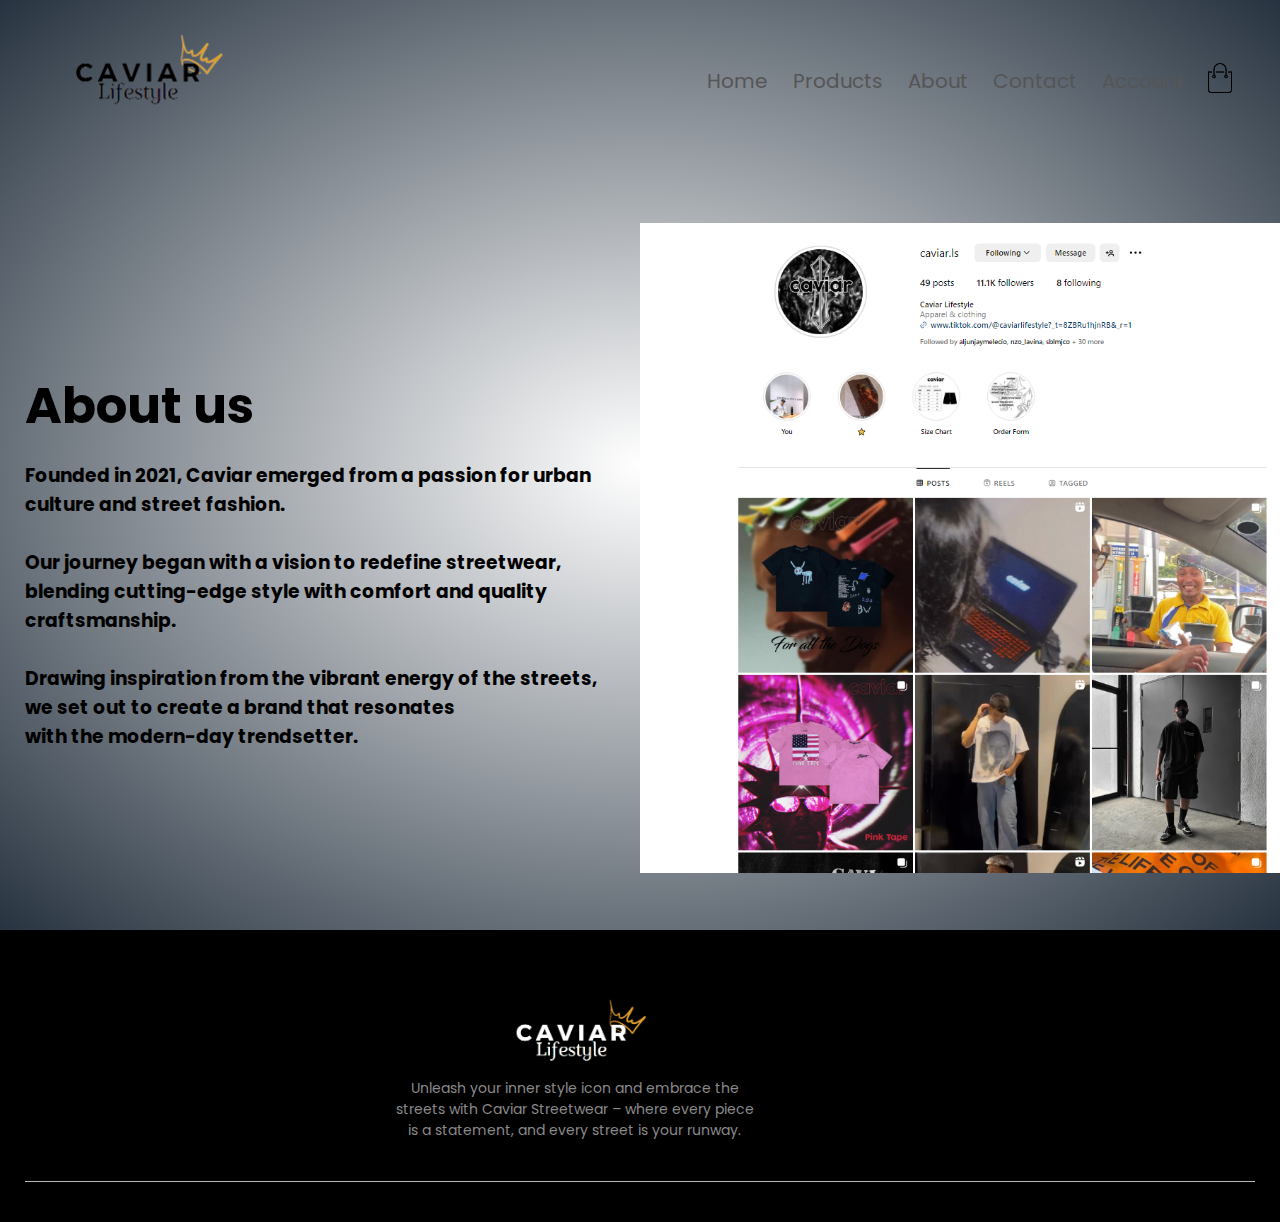
==== about.html @ 64d6ac23 "seventh commit" ====
<!DOCTYPE html>
<html lang="en">
<head>
    <meta charset="UTF-8">
    <meta name="viewport" content="width=device-width, initial-scale=1.0">
    <title>About Us - CaviarStore</title>
    <link rel="stylesheet" href="style.css">
    <link href="https://fonts.googleapis.com/css2?family=Poppins:wght@200;300;400;500;600;700;800&display=swap" rel="stylesheet">
    <link rel="stylesheet" href="https://stackpath.bootstrapcdn.com/font-awesome/4.7.0/css/font-awesome.min.css"> 
</head>
<body>
    <div class="header">
        <div class="container">
           <div class="navbar">
               <div class="logo">
                   <a href="index.html"><img src="images/logo.png" width="200px"></a>
               </div>
               <nav>
                <ul id="MenuItems">
                    <li><a href="index.html">Home</a></li>
                    <li><a href="products.html">Products</a></li>
                    <li><a href="about.h">About</a></li>
                    <li><a href="">Contact</a></li>
                    <li><a href="account.html">Account</a></li>
                </ul>
               </nav>
               <a href="cart.html"><img src="images/cart.png" width="30px" height="30px"></a>
               <img src="images/menu.png" onclick="menutoggle()" class="menu-icon">
           </div>
            <div class="row">
                 <div class="col-2">
 
                     <h1>About us</h1>
                    <h3>Founded in 2021, Caviar emerged from a passion for urban culture and street fashion. 
                        <br>
                        <br>Our journey began with a vision to redefine streetwear,
                        <br> blending cutting-edge style with comfort and quality craftsmanship.
                        <br>
                        <br> Drawing inspiration from the vibrant energy of the streets,
                        <br> we set out to create a brand that resonates 
                        <br>with the modern-day trendsetter.
                    </h3>
                 </div>
                 <div class="col-2">
                    <img src="images/about.png">
                </div>
            </div>
        </div>
     </div>
     <div class="footer">
        <div class="container">
            <div class="row">
                <div class="footer-col1">
                </div>
                <div class="footer-col2">
                   <img src="images/logo2.png">
                <p>Unleash your inner style icon and embrace the streets with Caviar Streetwear – where every piece is a statement, and every street is your runway.</p>
                </div>
                <div class="footer-col3">
                </div>
                <div class="footer-col4">
                </div>
            </div>
            <hr>
        </div>
        
    </div>
    <script>
    
        var MenuItems = document.getElementById("MenuItems");
        
        MenuItems.style.maxHeight = "0px";
        
        function menutoggle()
        {
            if(MenuItems.style.maxHeight == "0px")
                {
                    MenuItems.style.maxHeight = "200px";
                }else
                {
                    MenuItems.style.maxHeight = "0px"
                } 
        }
        
    </script>


</body>
</html>
---- style.css ----
*{
    margin: 0;
    padding: 0;
    box-sizing: border-box;
}
body{
    font-family: 'Poppins', sans-serif;
}
a{
    text-decoration: none;
    color: #555;
}
p{
    color: #555;
}
.header{
    background: radial-gradient(#fff,#273340);
}

.container{
    max-width: 1300px;
    margin: auto;
    padding-left: 25px;
    padding-right: 25px;
    
}
.navbar{
    display: flex;
    align-items: center;
    padding: 20px;
}
nav{
    flex: 1;
    text-align: right;
    font-size: 20px;
}
nav ul{
    display: inline-block;
    list-style-type: none;
}
nav ul li{
    display: inline-block;
    margin-right: 20px;
}
.menu-icon{
    display: none;
    width: 28px;
    margin-left: 20px;
}
.row{
    display: flex;
    align-items: center;
    flex-wrap: wrap;
    justify-content: space-around;
/*---------*/
    
}
.header .row{
    margin-top: 10px;
}
.col-2{
    flex-basis: 50%;
    min-width: 300px;
}

.col-2 img{
    max-width: 110%;
    padding: 50px 0;
}
.col-2 h1{
    font-size: 50px;
    line-height: 60px;
    margin: 25px 0;
}
.btn{
    display: inline-block;
    background: #ff523b;
    color: #fff;
    padding: 8px 30px;
    margin: 30px 0;
    border-radius: 30px;
    transition: background 0.5s;
}
.btn:hover{
    background: #563434;
}

/*-----------------------------*/
.categories{
    margin: 70px 0;
}

.small-container{
    max-width: 1080px;
    margin: auto;
    padding-left: 25px;
    padding-right: 25px;
}

.col-3{
    flex-basis: 30%;
    min-width: 250px;
    margin-bottom: 30px;
}
.col-3 img{
    width: 100%;
}
/*-------featured product--------------*/

.title{
    text-align: center;
    margin: 0px auto 50px;
    position: relative;
    line-height: 60px;
    color: #555;
}
.title::after{
    content: '';
    background: #ff523b;
    width: 80px;
    height: 5px;
    border-radius: 5px;
    position: absolute;
    bottom: 0;
    left: 50%;
    transform: translateX(-50%);
}

.col-4{
    flex-basis: 25%;
    padding: 10px;
    min-width: 200px;
    margin-bottom: 50px;
    transition: transform 0.5s;
}
.col-4 img{
    width: 100%;
}
h4{
    color: #555;
    font-weight: normal;
}
.col-4 p{
    font-size: 14px;
}
.rating .fa{
    color: #ff523b;
}

.col-4:hover{
    transform: translateY(-5px);
}


/*--------------------testimonial---------------*/

.testimonial{
    padding-top: 100px;
}

.testimonial .col-3{
    text-align: center;
    padding: 40px 20px 40px;
    box-shadow: 0 0 20px 0px rgba(0, 0, 0, 0.1);
    cursor: pointer;
    transition: transform .5s;
}
.testimonial .col-3 img{
    width: 50px;
    margin-top: 20px;
    border-radius: 50%;
}
.fa.fa-quote-left{
    font-size: 34px;
    color: #ff523b;
}
.col-3 p{
    font-size: 12px;
    margin: 12px 0px;
    color: #777;
}

.testimonial .col-3 h3{
    font-weight: 600;
    color: #555;
    font-size: 16px;
}

.testimonial .col-3:hover{
    transform: translateY(-10px);
}

/*--------------- brands ------------*/

.brands{
    margin: 100px auto;
}
.col-5{
    width: 160px;
}
.col-5 img{
    width: 100%;
    cursor: pointer;
    filter: grayscale(100%);
}
.col-5 img:hover{
    filter: grayscale(0);
}
/*---------footer-------*/

.footer{
    background: #000;
    color: #8a8a8a;
    font-size: 14px;
    padding: 60px 0 20px;
}
.footer p{
    color: #8a8a8a;
}
.footer h3{
    color: #fff;
    margin-bottom: 20px;
}
.footer-col1,.footer-col2,.footer-col3,.footer-col4{
    min-width: 250px;
    margin-bottom: 20px;
}
.footer-col1{
    flex-basis: 30%;
}
.footer-col2{
    flex: 1;
    text-align: center;
}
.footer-col2 img{
    width: 180px;
    margin-bottom: -20px;
}
.footer-col3,.footer-col4{
    flex-basis: 12%;
    text-align: center;
}

.app-logo{
    margin-top: 20px;
}

.app-logo img{
    width: 140px;
}

.footer li{
    display: block;
}
.footer hr{
    border: none;
    background: #b5b5b5;
    height: 1px;
    margin:  20px 0;
}
.copyright{
    text-align: center;
    
}

/*-------media-query-for-max-width-800---------*/


@media only screen and (max-width: 800px) {

    
nav ul{
    position: absolute;
    top: 70px;
    left: 0;
    background: #333;
    width: 100%;
    overflow: hidden;
    transition: 1s;
    max-height: 0;
    transition:max-height 0.5s;
    }
    
nav ul li{
    display: block;
    margin-right: 50px;
    margin-top: 10px;
    margin-bottom: 10px;
    }
nav ul li a{
        color: #fff;
    }
    
.menu-icon{
        display: block;
        cursor: pointer;
    }
    

}
/*---------- 600 media query -------*/
@media only screen and (max-width: 600px){
    
    .row{
      text-align: center;
    }
    
    .col-1, .col-2, .col-3, .col-4{
        
        flex-basis: 100%;
    }
}

/*----------All Product page------------*/


.row-2{
    justify-content: space-between;
    margin: 100px auto 50px;
}

select{
    border: 1px solid #ff523b;
    padding: 5px;
}
select:focus{
    outline: none;
}

.page-btn{
    margin: 0 auto 80px;
}

.page-btn span{
    display: inline-block;
    border: 1px solid #ff523b;
    margin-left: 10px;
    width: 40px;
    height: 40px;
    text-align: center;
    line-height: 40px;
    cursor: pointer;
}
.page-btn span:hover{
    background: #ff523b;
    color: #fff;
}



/*---------product details-----------*/
.single-product{
    margin-top: 80px;
}
.single-product .col-2 img{
    padding: 0;
}
.single-product .col-2{
    padding: 20px;
}

.single-product h4{
    margin: 20px 0;
    font-size: 22px;
    font-weight: bold;
}

.single-product select{
    display: block;
    padding: 10px;
    margin-top: 20px;
}

.single-product input{
    width: 50px;
    height: 40px;
    padding-left: 10px;
    font-size: 20px;
    margin-right: 10px;
    border: 1px solid #ff523b;
}
input:focus{
    outline: none;
}

.single-product .fa{
    color: #ff523b;
    margin-left: 10px;
}
.small-img-row{
    display: flex;
    justify-content: space-between;
}
.small-img-col{
    flex-basis: 24%;
    cursor: pointer;
}


/*-------600 media query---------*/



@media only screen and (max-width: 600px){
    .single-product .row{
        text-align: left;
    }
    .single-product .col-2{
        padding: 20px 0;
    }

    .single-product h1{
        font-size: 26px;
        line-height: 22px;
    }
}

/*---------------- cart page -----------*/

.cart-page{
    margin: 80px auto;
}

table{
    width: 100%;
    border-collapse: collapse;
}

.cart-info{
    display: flex;
    flex-wrap: wrap;
}
th{
    text-align: left;
    padding: 5px;
    color: #fff;
    background: #ff523b;
    font-weight: normal;
}

td{
    padding: 10px 5px;
}
td input{
    width: 40px;
    height: 30px;
    padding: 5px;
}

td a{
    color: #ff523b;
    font-size: 12px;
}

td img{
    width: 80px;
    height: 80px;
    margin-right: 10px; 
}


.total-price{
    display: flex;
    justify-content: flex-end;
    
}
.total-price table{
    border-top: 3px solid #ff523b;
    width: 100%;
    max-width: 350px;
}
td:last-child{
    text-align: right;
}
th:last-child{
    text-align: right;
}

@media only screen and (max-width: 600px){
    .cart-info p{
        display: none;
    }
}

/*-------account page--------*/

.accout-page{
    padding: 5px 0;
    background: radial-gradient(#fff,#273340);
}

.form-container{
    background: #fff;
    width: 300px;
    height: 400px;
    position: relative;
    text-align: center;
    padding: 20px 0;
    margin: auto;
    box-shadow: 0 0 20px 0px rgba(0, 0, 0, 0.1);
    overflow: hidden;
}

.form-container span{
    font-weight: bold;
    padding: 0 10px;
    color: #555;
    cursor: pointer;
    width: 100px;
    display: inline-block;
}

.form-btn{
    display: inline-block;
}

#indicator{
    width: 100px;
    border: none;
    background: #ff523b;
    height: 3px;
    margin-top: 8px;
    transform: translateX(100px);
    transition: transform 1s; 
}

.form-container form{
    max-width: 300px;
    padding: 0 20px;
    position: absolute;
    top: 130px;
    transition: transform 1s;
}

form input{
    width: 100%;
    height: 30px;
    margin: 10px 0;
    padding: 0 10px;
    border: 1px solid #ccc;
}
form input:focus{
    outline: none;
}
form .btn{
    width: 100%;
    border: none;
    cursor: pointer;
    margin: 10px 0;
}
form .btn:focus{
    outline: none;
}
form a{
    font-size: 12px;
}
#LoginForm{
     left: -300px;
}
#RegForm{
    left: 0;
}
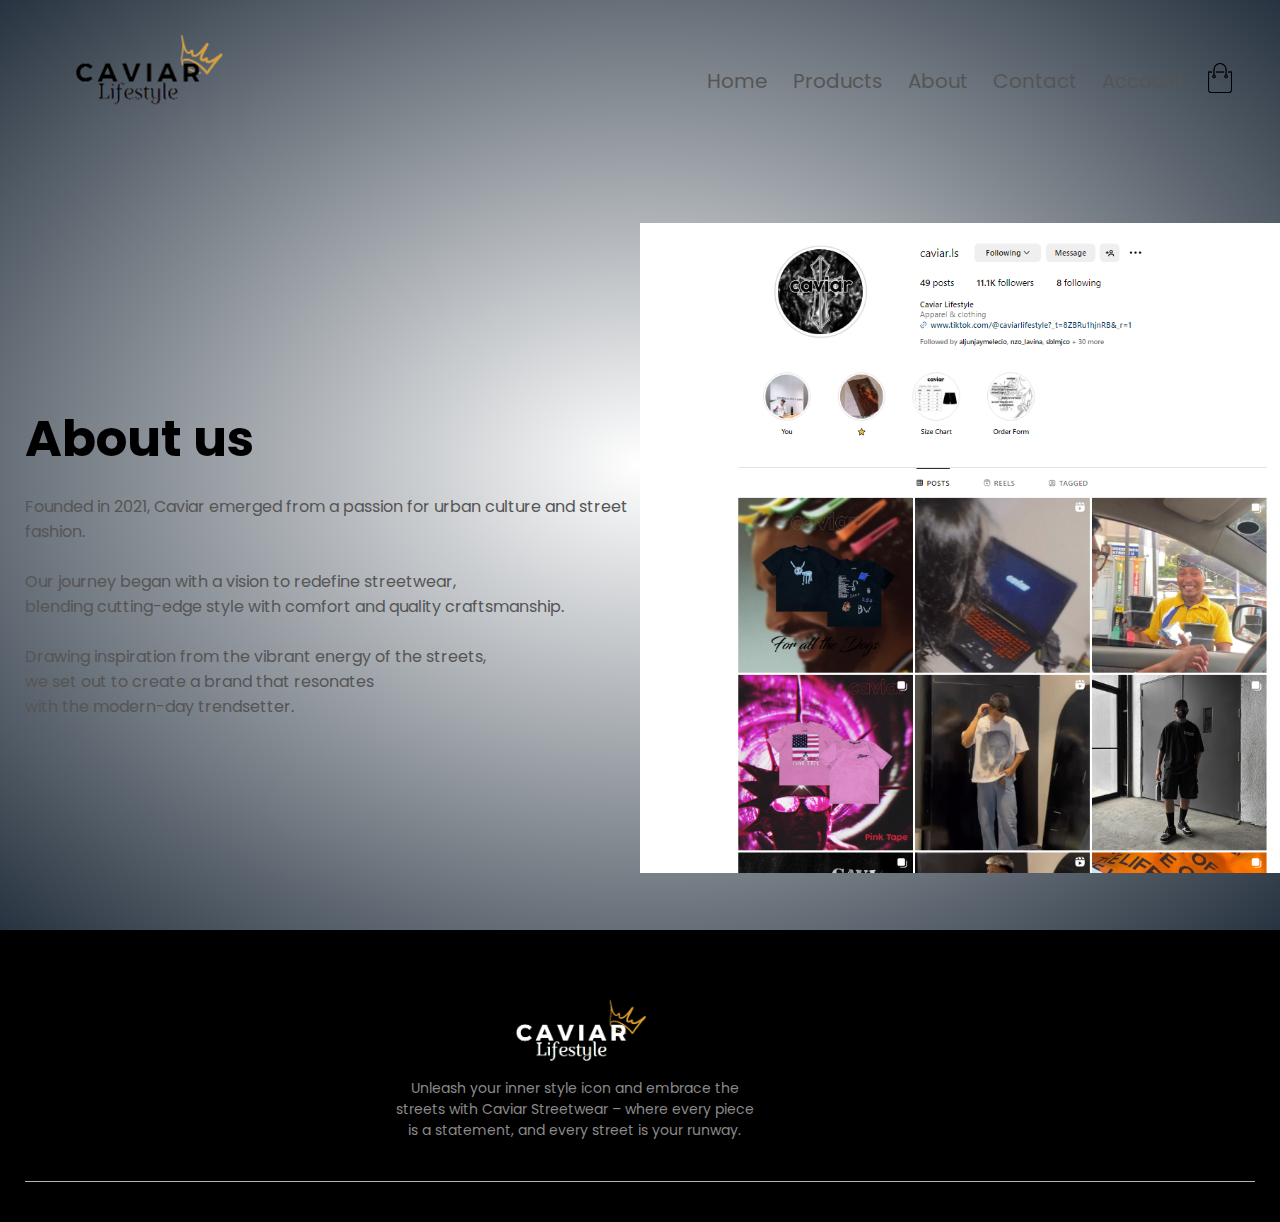
==== commit 87bf9fae: "update" ====
--- a/about.html
+++ b/about.html
@@ -19,8 +19,8 @@
                 <ul id="MenuItems">
                     <li><a href="index.html">Home</a></li>
                     <li><a href="products.html">Products</a></li>
-                    <li><a href="about.h">About</a></li>
-                    <li><a href="">Contact</a></li>
+                    <li><a href="about.html">About</a></li>
+                    <li><a href="contact.html">Contact</a></li>
                     <li><a href="account.html">Account</a></li>
                 </ul>
                </nav>
@@ -31,7 +31,7 @@
                  <div class="col-2">
  
                      <h1>About us</h1>
-                    <h3>Founded in 2021, Caviar emerged from a passion for urban culture and street fashion. 
+                    <p>Founded in 2021, Caviar emerged from a passion for urban culture and street fashion. 
                         <br>
                         <br>Our journey began with a vision to redefine streetwear,
                         <br> blending cutting-edge style with comfort and quality craftsmanship.
@@ -39,7 +39,7 @@
                         <br> Drawing inspiration from the vibrant energy of the streets,
                         <br> we set out to create a brand that resonates 
                         <br>with the modern-day trendsetter.
-                    </h3>
+                    </p>
                  </div>
                  <div class="col-2">
                     <img src="images/about.png">
